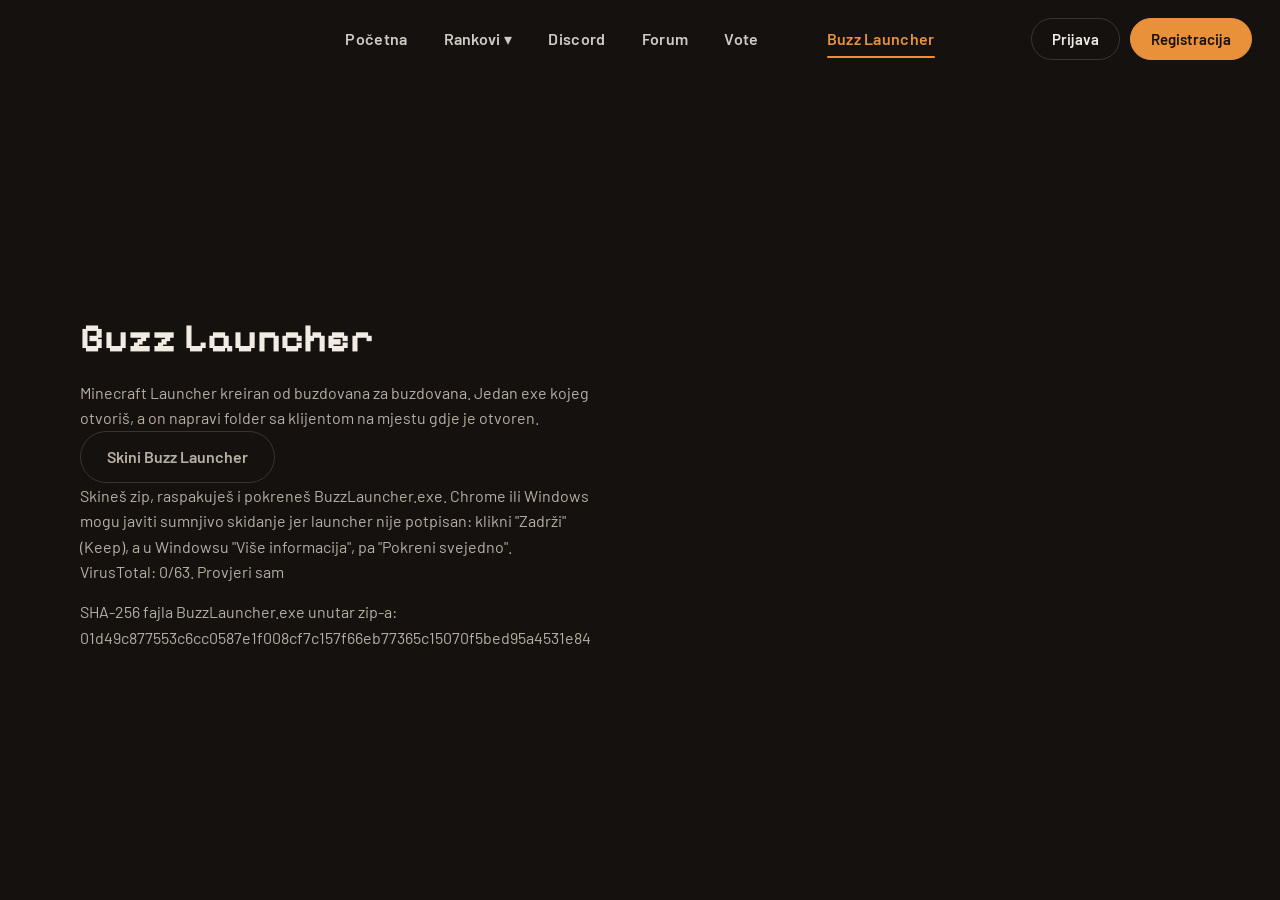
==== launcher.html @ 5640f881 "Buzz Launcher kao zip" ====
<!DOCTYPE html>
<html lang="sr">
<head>
<meta charset="UTF-8">
<meta name="viewport" content="width=device-width, initial-scale=1">
<title>Buzz Launcher | Buzdovani Craft</title>
<meta name="description" content="Buzz Launcher: besplatan Minecraft launcher za Buzdovani Craft.">
<link rel="preconnect" href="https://fonts.googleapis.com">
<link rel="preconnect" href="https://fonts.gstatic.com" crossorigin>
<link href="https://fonts.googleapis.com/css2?family=Pixelify+Sans:wght@500;700&family=DotGothic16&family=Barlow:wght@400;500;600&display=swap" rel="stylesheet">
<link rel="stylesheet" href="style.css">
<link rel="icon" type="image/png" href="image/favicon/favicon.png">
</head>
<body>

<nav class="nav">
  <a href="index.html">Početna</a>
  <div class="dd">
    <a href="#" class="dd-toggle">Rankovi &#9662;</a>
    <div class="dd-menu">
      <div class="dd-box">
        <a href="#">Global</a>
        <a href="#">KitPvP</a>
        <a href="#">Factions</a>
      </div>
    </div>
  </div>
  <a href="https://discord.gg/TVOJ-DISCORD-LINK">Discord</a>
  <a href="https://TVOJ-FORUM-LINK">Forum</a>
  <a href="vote.html">Vote</a>
  <a href="launcher.html" class="nav-launcher active">Buzz Launcher</a>
</nav>

<main class="vote-page">
  <div class="vote-left">
    <h2>Buzz Launcher</h2>
    <p class="lead">Minecraft Launcher kreiran od buzdovana za buzdovana. Jedan exe kojeg otvoriš, a on napravi folder sa klijentom na mjestu gdje je otvoren.</p>
    <p class="lead"><a class="btn" href="launcher/BuzzLauncher.zip" download>Skini Buzz Launcher</a></p>
    <p class="lead">Skineš zip, raspakuješ i pokreneš BuzzLauncher.exe. Chrome ili Windows mogu javiti sumnjivo skidanje jer launcher nije potpisan: klikni "Zadrži" (Keep), a u Windowsu "Više informacija", pa "Pokreni svejedno".</p>
    <p class="lead">VirusTotal: 0/63. <a href="https://www.virustotal.com/gui/file/01d49c877553c6cc0587e1f008cf7c157f66eb77365c15070f5bed95a4531e84" target="_blank" rel="noopener noreferrer">Provjeri sam</a></p>
    <p class="lead note">SHA-256 fajla BuzzLauncher.exe unutar zip-a: 01d49c877553c6cc0587e1f008cf7c157f66eb77365c15070f5bed95a4531e84</p>
  </div>
</main>

<script src="script.js"></script>
</body>
</html>
---- style.css ----
:root {
  --ink: #14110f;
  --ink-soft: #1d1916;
  --text: #f1ebe3;
  --muted: #b9afa3;
  --ember: #e8903a;
  --line: rgba(241, 235, 227, .16);
}
* { box-sizing: border-box; margin: 0; padding: 0; }
html { scroll-behavior: smooth; }
body {
  background: var(--ink);
  color: var(--text);
  font-family: "Barlow", system-ui, sans-serif;
  font-size: 18px;
  line-height: 1.6;
}
a { color: inherit; text-decoration: none; }
html, body, body * {
  -webkit-user-select: none;
  user-select: none;
  -webkit-touch-callout: none;
}
a:focus-visible, button:focus-visible { outline: 2px solid var(--ember); outline-offset: 3px; }

/* Navigacija */
.nav {
  position: absolute; top: 0; left: 0; right: 0; z-index: 5;
  display: flex; justify-content: center; gap: 36px; flex-wrap: wrap;
  padding: 26px 20px;
  font-weight: 600; font-size: 16px; letter-spacing: .02em;
}
.nav a { opacity: .85; transition: opacity .2s, color .2s; }
.nav a:hover { opacity: 1; color: var(--ember); }
.nav > a { position: relative; }
.nav > a.nav-launcher { margin-left: 32px; }
.nav > a::after { content: ""; position: absolute; left: 0; right: 0; bottom: -6px; height: 2px; border-radius: 2px; background: var(--ember); transform: scaleX(0); transition: transform .3s ease; }
.nav > a.active { opacity: 1; color: var(--ember); }
.nav > a.active::after { transform: scaleX(1); }

.dd { position: relative; }
.dd-menu { display: none; position: absolute; top: 100%; left: 50%; transform: translateX(-50%); padding-top: 12px; min-width: 160px; }
.dd:hover .dd-menu, .dd.open .dd-menu { display: block; }
.dd-box {
  display: flex; flex-direction: column;
  background: rgba(20,17,15,.92); backdrop-filter: blur(6px);
  border: 1px solid var(--line); border-radius: 10px; overflow: hidden;
}
.dd-box a { padding: 11px 20px; text-align: center; opacity: 1; }
.dd-box a:hover { background: var(--ink-soft); }

/* Hero */
.hero {
  position: relative; min-height: 100vh; min-height: 100svh;
  display: flex; align-items: center; justify-content: center; text-align: center;
  padding: 110px 20px 60px;
  background:
    linear-gradient(180deg, rgba(20,17,15,.55) 0%, rgba(20,17,15,.35) 45%, rgba(20,17,15,.9) 100%),
    url("image/background/pozadina.jpeg") center / cover no-repeat,
    radial-gradient(circle at 50% 35%, #3a2a1c 0%, #14110f 70%);
}
.hero h1 {
  font-family: "DotGothic16", "Pixelify Sans", system-ui, sans-serif;
  font-weight: 400;
  letter-spacing: .02em;
  font-size: clamp(44px, 8.5vw, 100px);
  line-height: 1.02;
  text-shadow: 0 0 3px rgba(0,0,0,.9), 0 3px 10px rgba(0,0,0,.8), 0 4px 28px rgba(0,0,0,.7);
}
.hero p {
  margin: 18px auto 34px; max-width: 50ch;
  font-size: clamp(18px, 2.4vw, 24px); font-weight: 500;
  text-shadow: 0 2px 14px rgba(0,0,0,.7);
}
.ip {
  display: inline-flex; align-items: stretch;
  border: 1px solid var(--line); border-radius: 999px; overflow: hidden;
  background: rgba(20,17,15,.55); backdrop-filter: blur(6px);
}
.ip span { padding: 14px 24px; font-size: 20px; font-weight: 600; }
.ip button {
  border: 0; border-left: 1px solid var(--line);
  background: var(--ember); color: #1a1209;
  font: inherit; font-weight: 600; font-size: 17px;
  padding: 0 24px; cursor: pointer; transition: filter .2s;
}
.ip button:hover { filter: brightness(1.1); }
.version { margin-top: 18px; font-size: 19px; font-weight: 500; color: var(--text); text-shadow: 0 2px 12px rgba(0,0,0,.8); }
.legal {
  position: absolute; left: 0; right: 0; bottom: 18px;
  padding: 0 20px; text-align: center;
  font-size: 13px; color: var(--muted); opacity: .7;
}

/* Sekcije */
main section { max-width: 920px; margin: 0 auto; padding: 88px 24px; }
main section + section { border-top: 1px solid var(--line); }
h2 {
  font-family: "Pixelify Sans", system-ui, sans-serif;
  font-weight: 700; font-size: clamp(30px, 5vw, 44px);
  margin-bottom: 18px;
}
.lead { color: var(--muted); max-width: 60ch; }
.steps { margin-top: 26px; display: grid; gap: 14px; max-width: 60ch; list-style: none; counter-reset: s; }
.steps li { counter-increment: s; padding-left: 44px; position: relative; }
.steps li::before {
  content: counter(s);
  position: absolute; left: 0; top: 0;
  width: 30px; height: 30px; border-radius: 50%;
  background: var(--ink-soft); border: 1px solid var(--line);
  display: grid; place-items: center; font-size: 15px; font-weight: 600; color: var(--ember);
}
.steps b { color: var(--ember); font-weight: 600; }

.ranks { margin-top: 28px; display: grid; gap: 16px; grid-template-columns: repeat(auto-fit, minmax(230px, 1fr)); }
.rank { border: 1px solid var(--line); border-radius: 10px; padding: 24px; background: var(--ink-soft); }
.rank h3 { font-family: "Pixelify Sans", system-ui, sans-serif; font-size: 26px; margin-bottom: 6px; }
.rank.top { border-color: var(--ember); }
.rank p { color: var(--muted); font-size: 16px; }

.links { display: flex; gap: 14px; flex-wrap: wrap; margin-top: 26px; }
.btn {
  display: inline-block; padding: 12px 26px; border-radius: 999px;
  border: 1px solid var(--line); font-weight: 600; transition: border-color .2s, color .2s;
}
.btn:hover { border-color: var(--ember); color: var(--ember); }

footer { text-align: center; padding: 40px 20px 50px; color: var(--muted); font-size: 15px; border-top: 1px solid var(--line); }

@media (max-width: 560px) {
  .nav { gap: 20px; font-size: 15px; }
  .ip { flex-direction: column; border-radius: 18px; }
  .ip button { border-left: 0; border-top: 1px solid var(--line); padding: 14px; }
}
.vote-page section:first-child { padding-top: 130px; }
.rank .btn { margin-top: 16px; }
.top { width: 100%; max-width: 560px; margin-top: 20px; border-collapse: collapse; }
.top th, .top td { padding: 12px 16px; text-align: left; border-bottom: 1px solid var(--line); }
.top th { color: var(--muted); font-weight: 500; font-size: 15px; }
.top td:first-child { color: var(--ember); font-weight: 600; width: 56px; }
.top th:last-child, .top td:last-child { text-align: right; }
.top tbody tr:first-child td { font-weight: 600; }
.note { margin-top: 14px; font-size: 15px; }

/* Vote stranica: sve u jednom ekranu */
.vote-page {
  height: 100vh; height: 100svh; box-sizing: border-box; overflow: hidden;
  max-width: 1200px; margin: 0 auto; padding: 84px 40px 28px;
  display: grid; grid-template-columns: 1fr 1fr; gap: 56px; align-items: center;
}
.vote-page h2 { font-size: clamp(28px, 3.6vw, 40px); margin-bottom: 10px; }
.vote-page .lead { font-size: 16px; }
.vote-cards { display: grid; gap: 12px; margin-top: 20px; }
.vote-cards .rank { display: flex; align-items: center; justify-content: space-between; gap: 16px; padding: 14px 20px; }
.vote-cards .rank h3 { font-size: 22px; margin: 0; }
.vote-cards .rank .btn { margin: 0; padding: 9px 24px; }
.vote-right .top { max-width: none; margin-top: 12px; }
.vote-right .top th, .vote-right .top td { padding: 9px 14px; }
.vote-right .note { font-size: 13px; margin-top: 10px; }
@media (max-width: 860px), (max-height: 760px) {
  .vote-page { height: auto; overflow: visible; grid-template-columns: 1fr; gap: 36px; align-items: start; }
}
.rank h3 { font-family: "DotGothic16", "Pixelify Sans", system-ui, sans-serif; font-weight: 400; }
@media (prefers-reduced-motion: reduce) { html { scroll-behavior: auto; } * { transition: none !important; } }

/* Prijava / Registracija */
.auth { position: absolute; right: 28px; top: 50%; transform: translateY(-50%); display: flex; gap: 10px; }
.auth-btn {
  font: inherit; font-weight: 600; font-size: 15px; cursor: pointer;
  padding: 8px 20px; border-radius: 999px;
  background: transparent; color: var(--text); border: 1px solid var(--line);
  transition: border-color .2s, color .2s, filter .2s;
}
.auth-btn:hover { border-color: var(--ember); color: var(--ember); }
.auth-btn.primary { background: var(--ember); border-color: var(--ember); color: #1a1209; }
.auth-btn.primary:hover { color: #1a1209; filter: brightness(1.1); }
@media (max-width: 900px) {
  .auth { position: static; transform: none; width: 100%; justify-content: center; }
}
.modal { display: none; position: fixed; inset: 0; z-index: 20; align-items: center; justify-content: center; padding: 20px; background: rgba(10,8,7,.72); backdrop-filter: blur(4px); }
.modal.show { display: flex; }
.modal-box { position: relative; width: 100%; max-width: 380px; padding: 28px 26px 24px; background: var(--ink-soft); border: 1px solid var(--line); border-radius: 14px; }
.modal-x { position: absolute; top: 8px; right: 12px; border: 0; background: none; color: var(--muted); font-size: 28px; line-height: 1; cursor: pointer; }
.modal-x:hover { color: var(--ember); }
.modal-tabs { display: flex; gap: 8px; margin-bottom: 20px; }
.modal-tabs button { flex: 1; font: inherit; font-family: "DotGothic16", "Pixelify Sans", sans-serif; font-size: 18px; padding: 8px; cursor: pointer; background: transparent; color: var(--muted); border: 0; border-bottom: 2px solid var(--line); }
.modal-tabs button.active { color: var(--text); border-bottom-color: var(--ember); }
.auth-form { display: grid; gap: 14px; }
.auth-form label { display: grid; gap: 6px; font-size: 15px; color: var(--muted); }
.auth-form input { font: inherit; font-size: 17px; padding: 10px 14px; color: var(--text); background: var(--ink); border: 1px solid var(--line); border-radius: 8px; -webkit-user-select: text; user-select: text; }
.auth-form input:focus { outline: 2px solid var(--ember); outline-offset: 1px; }
.auth-user { align-self: center; font-weight: 600; font-size: 15px; color: var(--ember); padding: 0 6px; }
.reg-only { display: none !important; }
.modal.is-register .reg-only { display: grid !important; }
.auth-submit { font: inherit; font-weight: 600; font-size: 17px; padding: 11px; cursor: pointer; border: 0; border-radius: 999px; background: var(--ember); color: #1a1209; transition: filter .2s; }
.auth-submit:hover { filter: brightness(1.1); }
.auth-switch { font: inherit; font-size: 14px; background: none; border: 0; color: var(--muted); cursor: pointer; text-decoration: underline; }
.auth-switch:hover { color: var(--ember); }
.auth-msg { min-height: 1.4em; font-size: 14px; color: var(--ember); text-align: center; }

/* Korisnicki meni i postavke */
.user-menu { position: relative; }
.user-drop {
  position: absolute; right: 0; top: calc(100% + 12px); z-index: 6;
  min-width: 210px; padding: 10px; display: grid; gap: 6px;
  background: rgba(20,17,15,.96); backdrop-filter: blur(6px);
  border: 1px solid rgba(241,235,227,.16); border-radius: 14px;
  box-shadow: 0 12px 32px rgba(0,0,0,.45);
  opacity: 0; visibility: hidden; transform: translateY(-8px);
  transition: opacity .3s ease, transform .3s ease, visibility .3s ease;
}
.user-menu.open .user-drop { opacity: 1; visibility: visible; transform: translateY(0); }
.user-drop button {
  display: block; width: 100%; text-align: left; font: inherit; font-weight: 600; font-size: 17px;
  padding: 13px 18px; border-radius: 9px; background: none; border: 0; color: #f1ebe3; cursor: pointer;
  transition: background .3s ease, color .3s ease;
}
.user-drop button:hover { background: #1d1916; color: #e8903a; }
.set-title { font-family: "DotGothic16", "Pixelify Sans", sans-serif; font-weight: 400; font-size: 24px; margin-bottom: 18px; }
.set-row { display: flex; align-items: center; justify-content: space-between; gap: 14px; margin-bottom: 22px; }
.set-seg { display: flex; border: 1px solid var(--line); border-radius: 999px; overflow: hidden; }
.set-seg button { font: inherit; font-size: 15px; padding: 7px 16px; background: transparent; color: var(--muted); border: 0; cursor: pointer; }
.set-seg button.on { background: var(--ember); color: #1a1209; }
.sub-wrap { position: relative; }
.sub-toggle { position: relative; }
.sub-toggle::before { content: "\2039"; position: absolute; left: 5px; top: 50%; transform: translateY(-54%); font-size: 24px; line-height: 1; font-weight: 600; }
.sub-drop {
  position: absolute; right: 100%; top: 0; padding-right: 10px;
  opacity: 0; visibility: hidden; transform: translateX(8px);
  transition: opacity .3s ease, transform .3s ease, visibility .3s ease;
}
.sub-wrap:hover > .sub-drop, .sub-wrap.open > .sub-drop { opacity: 1; visibility: visible; transform: translateX(0); }
.sub-box {
  display: grid; gap: 6px; padding: 10px; min-width: 190px;
  background: rgba(20,17,15,.96); backdrop-filter: blur(6px);
  border: 1px solid rgba(241,235,227,.16); border-radius: 14px;
  box-shadow: 0 12px 32px rgba(0,0,0,.45);
}
.sub-label { font-size: 14px; color: #b9afa3; }
.user-drop .opt.on { color: #e8903a; }
.user-drop .opt.on::after { content: " \2713"; }
[data-theme="light"] .user-drop .opt.on { color: #d97a1c; }
.user-drop .set-seg button { display: inline-block; width: auto; flex: 1; padding: 8px 14px; font-size: 15px; font-weight: 500; border-radius: 0; background: transparent; color: #b9afa3; text-align: center; }
.user-drop .set-seg button:hover { background: transparent; color: #e8903a; }
.user-drop .set-seg button.on, .user-drop .set-seg button.on:hover { background: #e8903a; color: #1a1209; }
[data-theme="light"] .sub-box { background: rgba(255,250,243,.97); border-color: rgba(42,33,25,.18); box-shadow: 0 12px 32px rgba(42,33,25,.18); }
[data-theme="light"] .sub-label { color: #6f6458; }
[data-theme="light"] .user-drop .set-seg button { color: #6f6458; }
[data-theme="light"] .user-drop .set-seg button:hover { background: transparent; color: #d97a1c; }
[data-theme="light"] .user-drop .set-seg button.on, [data-theme="light"] .user-drop .set-seg button.on:hover { background: #d97a1c; color: #1a1209; }
@media (max-width: 900px) {
  .sub-drop { position: static; padding: 6px 0 0; opacity: 1; visibility: visible; transform: none; display: none; }
  .sub-wrap.open > .sub-drop { display: block; }
}

/* Svijetla tema */
:root[data-theme="light"] {
  --ink: #f6f1ea;
  --ink-soft: #fffaf3;
  --text: #2a2119;
  --muted: #6f6458;
  --ember: #d97a1c;
  --line: rgba(42,33,25,.18);
}
[data-theme="light"] .hero,
[data-theme="light"] body:has(.hero) .nav {
  --text: #f1ebe3;
  --muted: #b9afa3;
  --ember: #e8903a;
  --line: rgba(241,235,227,.16);
  color: #f1ebe3;
}
[data-theme="light"] .dd-box,
[data-theme="light"] .user-drop { background: rgba(255,250,243,.97); border-color: rgba(42,33,25,.18); box-shadow: 0 12px 32px rgba(42,33,25,.18); }
[data-theme="light"] .dd-box a,
[data-theme="light"] .user-drop button { color: #2a2119; }
[data-theme="light"] .dd-box a:hover,
[data-theme="light"] .user-drop button:hover { background: #f6f1ea; color: #d97a1c; }
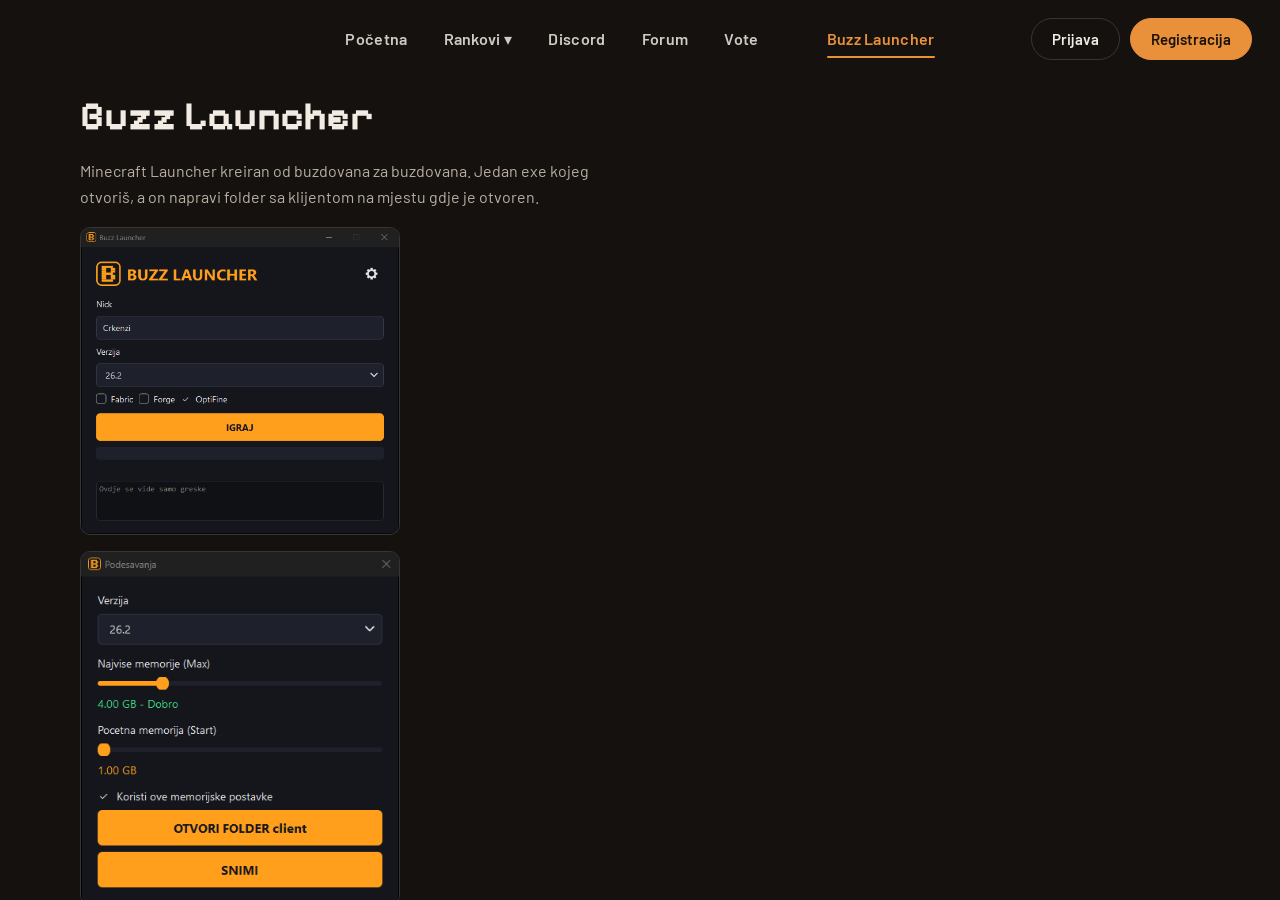
==== commit 9993b32d: "Buzz Launcher: slike, kopirajuci link" ====
--- a/launcher.html
+++ b/launcher.html
@@ -35,9 +35,13 @@
   <div class="vote-left">
     <h2>Buzz Launcher</h2>
     <p class="lead">Minecraft Launcher kreiran od buzdovana za buzdovana. Jedan exe kojeg otvoriš, a on napravi folder sa klijentom na mjestu gdje je otvoren.</p>
+    <div class="shots">
+      <img src="image/launcher/launcher-main.png" alt="Buzz Launcher: glavni prozor" width="522" height="502">
+      <img src="image/launcher/launcher-settings.png" alt="Buzz Launcher: podešavanja" width="402" height="445">
+    </div>
     <p class="lead"><a class="btn" href="launcher/BuzzLauncher.zip" download>Skini Buzz Launcher</a></p>
     <p class="lead">Skineš zip, raspakuješ i pokreneš BuzzLauncher.exe. Chrome ili Windows mogu javiti sumnjivo skidanje jer launcher nije potpisan: klikni "Zadrži" (Keep), a u Windowsu "Više informacija", pa "Pokreni svejedno".</p>
-    <p class="lead">VirusTotal: 0/63. <a href="https://www.virustotal.com/gui/file/01d49c877553c6cc0587e1f008cf7c157f66eb77365c15070f5bed95a4531e84" target="_blank" rel="noopener noreferrer">Provjeri sam</a></p>
+    <p class="lead">VirusTotal: 0/63. <a class="url" href="https://www.virustotal.com/gui/file/01d49c877553c6cc0587e1f008cf7c157f66eb77365c15070f5bed95a4531e84" target="_blank" rel="noopener noreferrer">https://www.virustotal.com/gui/file/01d49c877553c6cc0587e1f008cf7c157f66eb77365c15070f5bed95a4531e84</a></p>
     <p class="lead note">SHA-256 fajla BuzzLauncher.exe unutar zip-a: 01d49c877553c6cc0587e1f008cf7c157f66eb77365c15070f5bed95a4531e84</p>
   </div>
 </main>
--- a/style.css
+++ b/style.css
@@ -33,6 +33,10 @@
 .nav a { opacity: .85; transition: opacity .2s, color .2s; }
 .nav a:hover { opacity: 1; color: var(--ember); }
 .nav > a { position: relative; }
+.vote-left, .vote-left * { -webkit-user-select: text; user-select: text; }
+.vote-left .url { word-break: break-all; }
+.shots { display: flex; flex-wrap: wrap; align-items: flex-start; gap: 16px; margin: 18px 0; }
+.shots img { width: 320px; max-width: 100%; height: auto; border-radius: 10px; border: 1px solid var(--line); }
 .nav > a.nav-launcher { margin-left: 32px; }
 .nav > a::after { content: ""; position: absolute; left: 0; right: 0; bottom: -6px; height: 2px; border-radius: 2px; background: var(--ember); transform: scaleX(0); transition: transform .3s ease; }
 .nav > a.active { opacity: 1; color: var(--ember); }
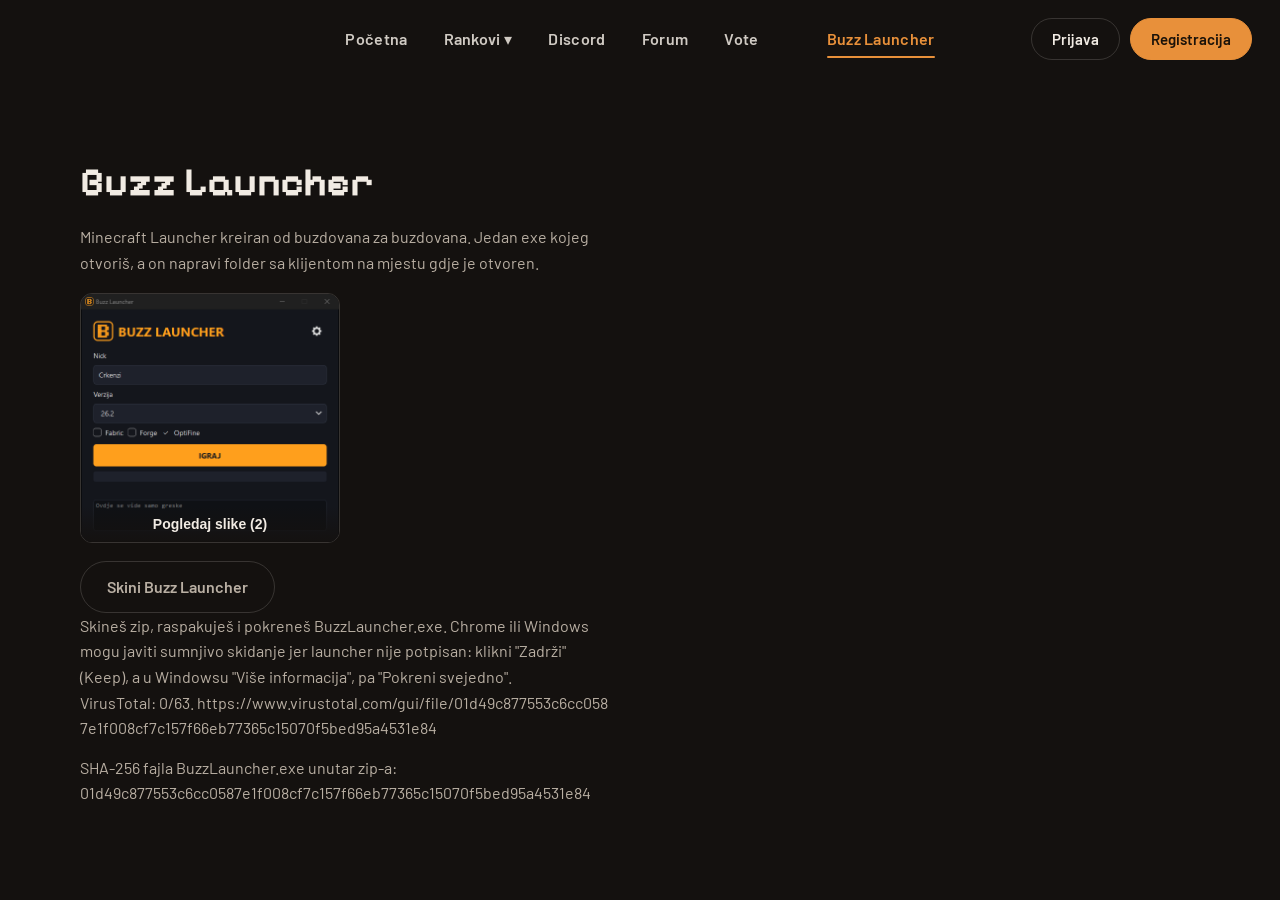
==== commit 6383aede: "Buzz Launcher: galerija slika" ====
--- a/launcher.html
+++ b/launcher.html
@@ -35,10 +35,7 @@
   <div class="vote-left">
     <h2>Buzz Launcher</h2>
     <p class="lead">Minecraft Launcher kreiran od buzdovana za buzdovana. Jedan exe kojeg otvoriš, a on napravi folder sa klijentom na mjestu gdje je otvoren.</p>
-    <div class="shots">
-      <img src="image/launcher/launcher-main.png" alt="Buzz Launcher: glavni prozor" width="522" height="502">
-      <img src="image/launcher/launcher-settings.png" alt="Buzz Launcher: podešavanja" width="402" height="445">
-    </div>
+    <button type="button" class="gal-thumb" id="galThumb" aria-label="Pogledaj slike launchera"></button>
     <p class="lead"><a class="btn" href="launcher/BuzzLauncher.zip" download>Skini Buzz Launcher</a></p>
     <p class="lead">Skineš zip, raspakuješ i pokreneš BuzzLauncher.exe. Chrome ili Windows mogu javiti sumnjivo skidanje jer launcher nije potpisan: klikni "Zadrži" (Keep), a u Windowsu "Više informacija", pa "Pokreni svejedno".</p>
     <p class="lead">VirusTotal: 0/63. <a class="url" href="https://www.virustotal.com/gui/file/01d49c877553c6cc0587e1f008cf7c157f66eb77365c15070f5bed95a4531e84" target="_blank" rel="noopener noreferrer">https://www.virustotal.com/gui/file/01d49c877553c6cc0587e1f008cf7c157f66eb77365c15070f5bed95a4531e84</a></p>
@@ -47,5 +44,64 @@
 </main>
 
 <script src="script.js"></script>
+<script>
+(function () {
+  // Ovdje se dodaju slike: [putanja, opis]. Prva je mala slika na stranici.
+  var IMGS = [
+    ["image/launcher/launcher-main.png", "Buzz Launcher: glavni prozor"],
+    ["image/launcher/launcher-settings.png", "Buzz Launcher: podešavanja"]
+  ];
+  var thumb = document.getElementById("galThumb");
+  if (!thumb || !IMGS.length) return;
+  var ti = document.createElement("img");
+  ti.src = IMGS[0][0];
+  ti.alt = IMGS[0][1];
+  var cap = document.createElement("span");
+  cap.className = "gal-count";
+  cap.textContent = "Pogledaj slike (" + IMGS.length + ")";
+  thumb.appendChild(ti);
+  thumb.appendChild(cap);
+
+  var lb = document.createElement("div");
+  lb.className = "lb";
+  lb.innerHTML =
+    '<button type="button" class="lb-x" aria-label="Zatvori">&times;</button>' +
+    '<button type="button" class="lb-nav lb-prev" aria-label="Prethodna">&#8249;</button>' +
+    '<img class="lb-img" alt="">' +
+    '<button type="button" class="lb-nav lb-next" aria-label="Sljedeća">&#8250;</button>' +
+    '<div class="lb-count"></div>';
+  document.body.appendChild(lb);
+  var img = lb.querySelector(".lb-img");
+  var count = lb.querySelector(".lb-count");
+  var prev = lb.querySelector(".lb-prev");
+  var next = lb.querySelector(".lb-next");
+  var cur = 0;
+
+  function show(i) {
+    cur = (i + IMGS.length) % IMGS.length;
+    img.src = IMGS[cur][0];
+    img.alt = IMGS[cur][1];
+    count.textContent = (cur + 1) + " / " + IMGS.length + "  " + IMGS[cur][1];
+  }
+  function open(i) {
+    show(i);
+    prev.style.display = next.style.display = IMGS.length > 1 ? "" : "none";
+    lb.classList.add("show");
+  }
+  function close() { lb.classList.remove("show"); }
+
+  thumb.addEventListener("click", function () { open(0); });
+  prev.addEventListener("click", function (e) { e.stopPropagation(); show(cur - 1); });
+  next.addEventListener("click", function (e) { e.stopPropagation(); show(cur + 1); });
+  lb.querySelector(".lb-x").addEventListener("click", close);
+  lb.addEventListener("click", function (e) { if (e.target === lb) close(); });
+  document.addEventListener("keydown", function (e) {
+    if (!lb.classList.contains("show")) return;
+    if (e.key === "Escape") close();
+    else if (e.key === "ArrowLeft") show(cur - 1);
+    else if (e.key === "ArrowRight") show(cur + 1);
+  });
+})();
+</script>
 </body>
 </html>
--- a/style.css
+++ b/style.css
@@ -35,8 +35,19 @@
 .nav > a { position: relative; }
 .vote-left, .vote-left * { -webkit-user-select: text; user-select: text; }
 .vote-left .url { word-break: break-all; }
-.shots { display: flex; flex-wrap: wrap; align-items: flex-start; gap: 16px; margin: 18px 0; }
-.shots img { width: 320px; max-width: 100%; height: auto; border-radius: 10px; border: 1px solid var(--line); }
+.gal-thumb { position: relative; display: block; width: 260px; max-width: 100%; margin: 18px 0; padding: 0; overflow: hidden; background: none; border: 1px solid var(--line); border-radius: 12px; cursor: pointer; transition: transform .3s ease, border-color .3s ease; }
+.gal-thumb:hover { transform: translateY(-3px); border-color: var(--ember); }
+.gal-thumb img { display: block; width: 100%; height: auto; }
+.gal-count { position: absolute; left: 0; right: 0; bottom: 0; padding: 10px; font: inherit; font-weight: 600; font-size: 14px; text-align: center; color: #f1ebe3; background: linear-gradient(0deg, rgba(20,17,15,.92), rgba(20,17,15,0)); }
+.lb { position: fixed; inset: 0; z-index: 50; display: flex; align-items: center; justify-content: center; background: rgba(10,8,7,.92); opacity: 0; visibility: hidden; transition: opacity .3s ease, visibility .3s ease; }
+.lb.show { opacity: 1; visibility: visible; }
+.lb-img { max-width: min(86vw, 900px); max-height: 82vh; border-radius: 10px; box-shadow: 0 12px 40px rgba(0,0,0,.6); }
+.lb-x { position: absolute; top: 14px; right: 22px; font-size: 40px; line-height: 1; background: none; border: 0; color: #f1ebe3; cursor: pointer; }
+.lb-nav { position: absolute; top: 50%; transform: translateY(-50%); width: 52px; height: 52px; font-size: 38px; line-height: 1; padding-bottom: 6px; border-radius: 50%; background: rgba(241,235,227,.12); border: 0; color: #f1ebe3; cursor: pointer; transition: background .3s ease; }
+.lb-nav:hover { background: var(--ember); color: #1a1209; }
+.lb-prev { left: 18px; }
+.lb-next { right: 18px; }
+.lb-count { position: absolute; bottom: 18px; left: 0; right: 0; text-align: center; font-size: 15px; color: #b9afa3; }
 .nav > a.nav-launcher { margin-left: 32px; }
 .nav > a::after { content: ""; position: absolute; left: 0; right: 0; bottom: -6px; height: 2px; border-radius: 2px; background: var(--ember); transform: scaleX(0); transition: transform .3s ease; }
 .nav > a.active { opacity: 1; color: var(--ember); }
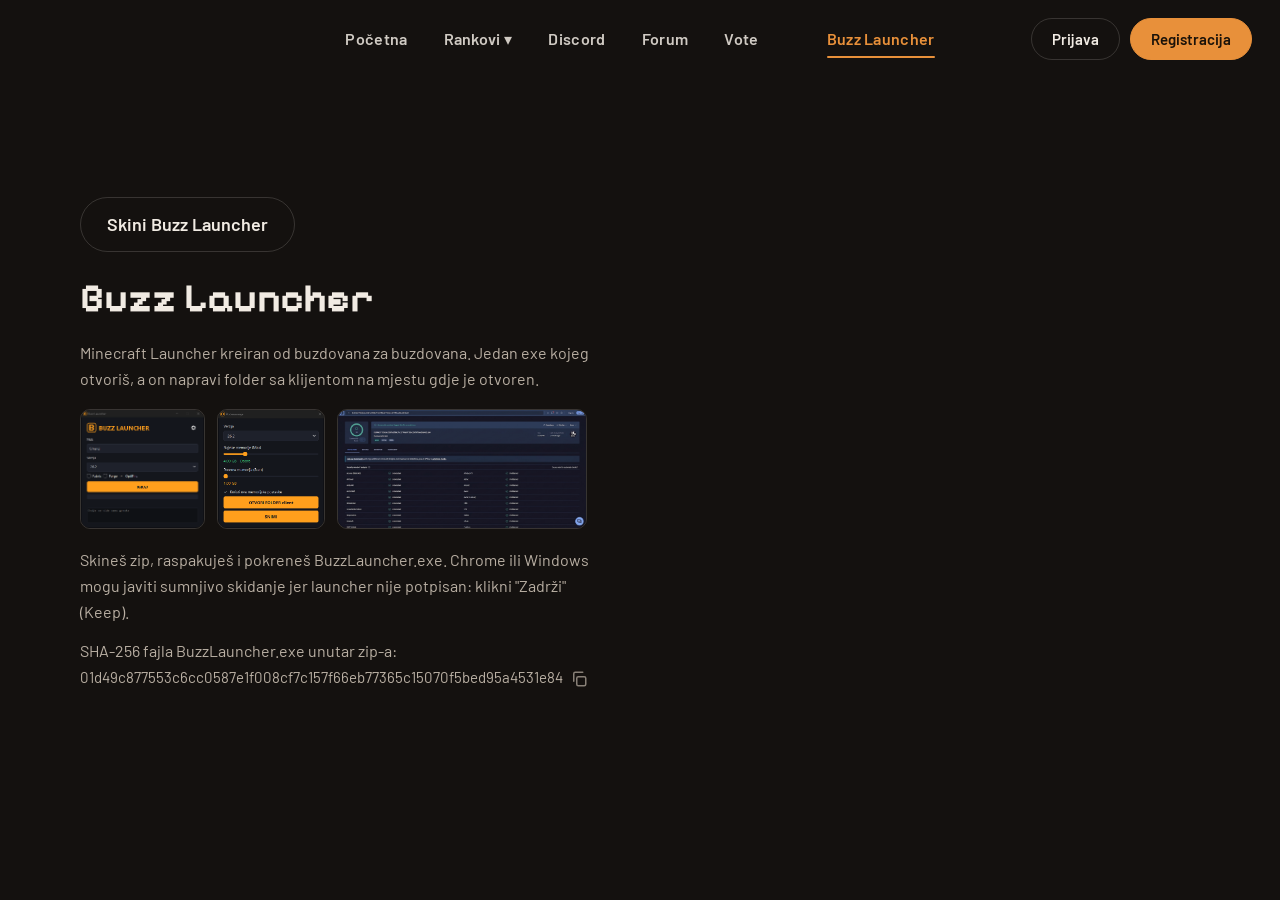
==== commit e3a7dc22: "Launcher: galerija u redu, kopiranje SHA-256, dugme za skidanje" ====
--- a/launcher.html
+++ b/launcher.html
@@ -31,36 +31,60 @@
   <a href="launcher.html" class="nav-launcher active">Buzz Launcher</a>
 </nav>
 
-<main class="vote-page">
+<main class="vote-page launcher-page">
+  <!-- dugme za skidanje je u koloni ispod -->
   <div class="vote-left">
+    <div class="dl-top"><a class="btn" href="launcher/BuzzLauncher.zip" download>Skini Buzz Launcher</a></div>
     <h2>Buzz Launcher</h2>
     <p class="lead">Minecraft Launcher kreiran od buzdovana za buzdovana. Jedan exe kojeg otvoriš, a on napravi folder sa klijentom na mjestu gdje je otvoren.</p>
-    <button type="button" class="gal-thumb" id="galThumb" aria-label="Pogledaj slike launchera"></button>
-    <p class="lead"><a class="btn" href="launcher/BuzzLauncher.zip" download>Skini Buzz Launcher</a></p>
-    <p class="lead">Skineš zip, raspakuješ i pokreneš BuzzLauncher.exe. Chrome ili Windows mogu javiti sumnjivo skidanje jer launcher nije potpisan: klikni "Zadrži" (Keep), a u Windowsu "Više informacija", pa "Pokreni svejedno".</p>
-    <p class="lead">VirusTotal: 0/63. <a class="url" href="https://www.virustotal.com/gui/file/01d49c877553c6cc0587e1f008cf7c157f66eb77365c15070f5bed95a4531e84" target="_blank" rel="noopener noreferrer">https://www.virustotal.com/gui/file/01d49c877553c6cc0587e1f008cf7c157f66eb77365c15070f5bed95a4531e84</a></p>
-    <p class="lead note">SHA-256 fajla BuzzLauncher.exe unutar zip-a: 01d49c877553c6cc0587e1f008cf7c157f66eb77365c15070f5bed95a4531e84</p>
+    <div class="gal-row" id="galRow"></div>
+    <p class="lead">Skineš zip, raspakuješ i pokreneš BuzzLauncher.exe. Chrome ili Windows mogu javiti sumnjivo skidanje jer launcher nije potpisan: klikni "Zadrži" (Keep).</p>
+    <p class="lead note">SHA-256 fajla BuzzLauncher.exe unutar zip-a: <span class="sha-line"><span id="shaTxt">01d49c877553c6cc0587e1f008cf7c157f66eb77365c15070f5bed95a4531e84</span> <button type="button" id="shaCopy" class="copy-ico" aria-label="Kopiraj SHA-256" title="Kopiraj"><svg viewBox="0 0 24 24" width="18" height="18" fill="none" stroke="currentColor" stroke-width="2" stroke-linecap="round" stroke-linejoin="round"><rect x="9" y="9" width="12" height="12" rx="2"/><path d="M5 15V5a2 2 0 0 1 2-2h10"/></svg></button></span></p>
   </div>
 </main>
 
 <script src="script.js"></script>
 <script>
 (function () {
+  var b = document.getElementById("shaCopy");
+  var t = document.getElementById("shaTxt");
+  if (!b || !t) return;
+  b.addEventListener("click", function () {
+    var h = t.textContent.trim();
+    var orig = b.dataset.o || (b.dataset.o = b.innerHTML);
+    function ok() { b.innerHTML = '<svg viewBox="0 0 24 24" width="18" height="18" fill="none" stroke="currentColor" stroke-width="2.5" stroke-linecap="round" stroke-linejoin="round"><path d="M5 12.5l4.5 4.5L19 7.5"/></svg>'; setTimeout(function () { b.innerHTML = orig; }, 2000); }
+    if (navigator.clipboard && navigator.clipboard.writeText) {
+      navigator.clipboard.writeText(h).then(ok, function () {});
+    } else {
+      var r = document.createRange(); r.selectNodeContents(t);
+      var s = window.getSelection(); s.removeAllRanges(); s.addRange(r);
+      try { document.execCommand("copy"); ok(); } catch (e) {}
+    }
+  });
+})();
+</script>
+<script>
+(function () {
   // Ovdje se dodaju slike: [putanja, opis]. Prva je mala slika na stranici.
   var IMGS = [
     ["image/launcher/launcher-main.png", "Buzz Launcher: glavni prozor"],
-    ["image/launcher/launcher-settings.png", "Buzz Launcher: podešavanja"]
+    ["image/launcher/launcher-settings.png", "Buzz Launcher: podešavanja"],
+    ["image/launcher/launcher-vt.jpeg", "VirusTotal: 0/63"]
   ];
-  var thumb = document.getElementById("galThumb");
-  if (!thumb || !IMGS.length) return;
-  var ti = document.createElement("img");
-  ti.src = IMGS[0][0];
-  ti.alt = IMGS[0][1];
-  var cap = document.createElement("span");
-  cap.className = "gal-count";
-  cap.textContent = "Pogledaj slike (" + IMGS.length + ")";
-  thumb.appendChild(ti);
-  thumb.appendChild(cap);
+  var row = document.getElementById("galRow");
+  if (!row || !IMGS.length) return;
+  IMGS.forEach(function (it, i) {
+    var b = document.createElement("button");
+    b.type = "button";
+    b.className = "gal-thumb";
+    b.setAttribute("aria-label", it[1]);
+    var ti = document.createElement("img");
+    ti.src = it[0];
+    ti.alt = it[1];
+    b.appendChild(ti);
+    b.addEventListener("click", function () { open(i); });
+    row.appendChild(b);
+  });
 
   var lb = document.createElement("div");
   lb.className = "lb";
@@ -90,7 +114,7 @@
   }
   function close() { lb.classList.remove("show"); }
 
-  thumb.addEventListener("click", function () { open(0); });
+  // klik na sličicu je vezan gore, u petlji
   prev.addEventListener("click", function (e) { e.stopPropagation(); show(cur - 1); });
   next.addEventListener("click", function (e) { e.stopPropagation(); show(cur + 1); });
   lb.querySelector(".lb-x").addEventListener("click", close);
--- a/style.css
+++ b/style.css
@@ -35,10 +35,16 @@
 .nav > a { position: relative; }
 .vote-left, .vote-left * { -webkit-user-select: text; user-select: text; }
 .vote-left .url { word-break: break-all; }
-.gal-thumb { position: relative; display: block; width: 260px; max-width: 100%; margin: 18px 0; padding: 0; overflow: hidden; background: none; border: 1px solid var(--line); border-radius: 12px; cursor: pointer; transition: transform .3s ease, border-color .3s ease; }
+.gal-row { display: flex; flex-wrap: wrap; gap: 12px; margin: 18px 0; }
+.gal-thumb { display: block; height: 120px; padding: 0; overflow: hidden; background: none; border: 1px solid var(--line); border-radius: 10px; cursor: pointer; transition: transform .3s ease, border-color .3s ease; }
 .gal-thumb:hover { transform: translateY(-3px); border-color: var(--ember); }
-.gal-thumb img { display: block; width: 100%; height: auto; }
-.gal-count { position: absolute; left: 0; right: 0; bottom: 0; padding: 10px; font: inherit; font-weight: 600; font-size: 14px; text-align: center; color: #f1ebe3; background: linear-gradient(0deg, rgba(20,17,15,.92), rgba(20,17,15,0)); }
+.gal-thumb img { display: block; height: 100%; width: auto; }
+.copy-ico { display: inline-flex; vertical-align: middle; margin-left: 6px; padding: 4px; background: none; border: 0; border-radius: 6px; color: inherit; opacity: .7; cursor: pointer; transition: color .3s ease, opacity .3s ease; }
+.copy-ico:hover { color: var(--ember); opacity: 1; }
+.sha-line { white-space: nowrap; font-size: .94em; }
+.sha-line .copy-ico { margin-left: 2px; padding: 2px; }
+.launcher-page .vote-left { position: relative; }
+.dl-top { position: absolute; bottom: 100%; left: 0; margin-bottom: 14px; }
 .lb { position: fixed; inset: 0; z-index: 50; display: flex; align-items: center; justify-content: center; background: rgba(10,8,7,.92); opacity: 0; visibility: hidden; transition: opacity .3s ease, visibility .3s ease; }
 .lb.show { opacity: 1; visibility: visible; }
 .lb-img { max-width: min(86vw, 900px); max-height: 82vh; border-radius: 10px; box-shadow: 0 12px 40px rgba(0,0,0,.6); }
@@ -290,4 +296,5 @@
 [data-theme="light"] .dd-box a,
 [data-theme="light"] .user-drop button { color: #2a2119; }
 [data-theme="light"] .dd-box a:hover,
-[data-theme="light"] .user-drop button:hover { background: #f6f1ea; color: #d97a1c; }+[data-theme="light"] .user-drop button:hover { background: #f6f1ea; color: #d97a1c; }
+.vote-left .sha-line, .vote-left .sha-line * { -webkit-user-select: none; user-select: none; }
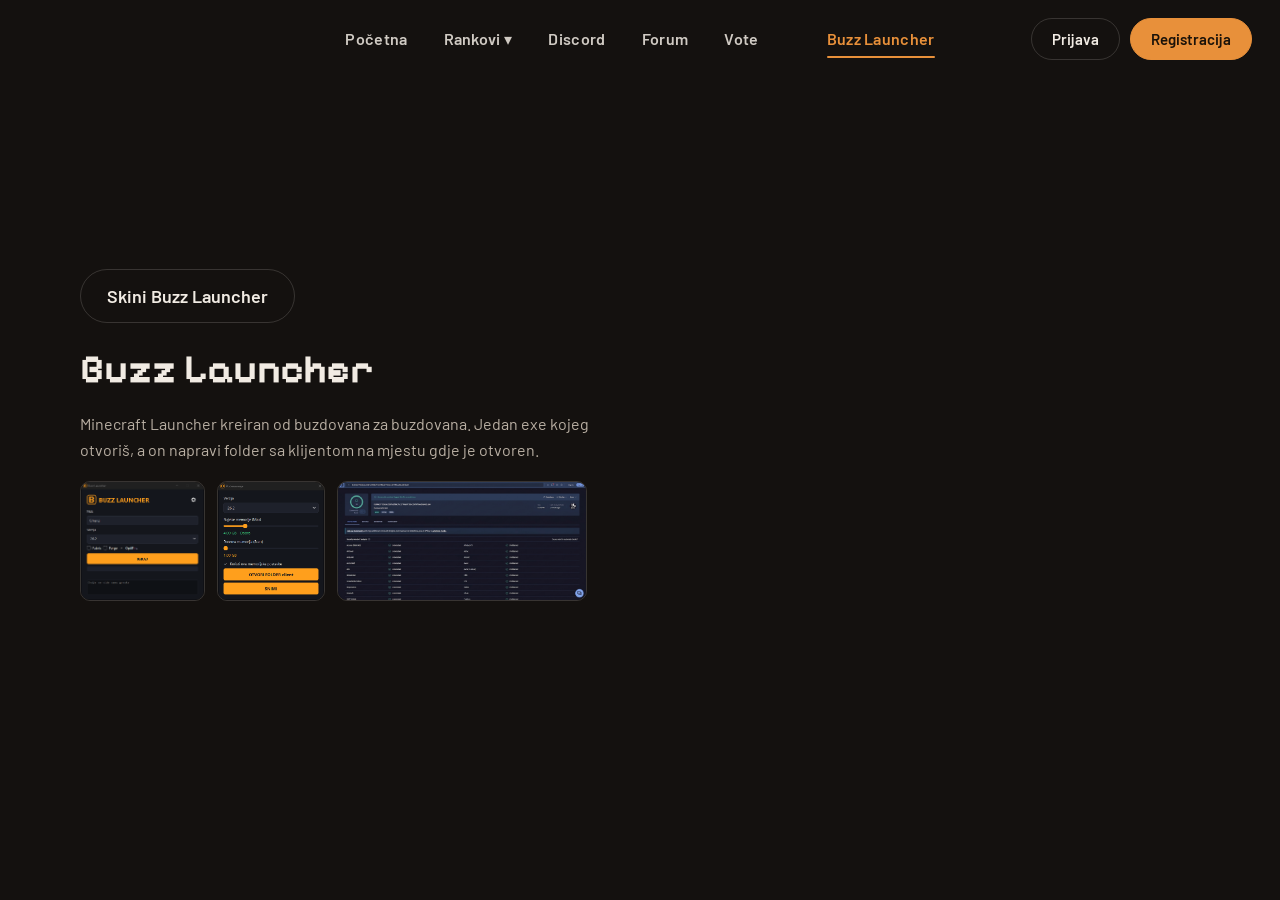
==== commit fcab6cb6: "Launcher: galerija u redu, dugme za skidanje, bez hasha i uputa" ====
--- a/launcher.html
+++ b/launcher.html
@@ -38,31 +38,10 @@
     <h2>Buzz Launcher</h2>
     <p class="lead">Minecraft Launcher kreiran od buzdovana za buzdovana. Jedan exe kojeg otvoriš, a on napravi folder sa klijentom na mjestu gdje je otvoren.</p>
     <div class="gal-row" id="galRow"></div>
-    <p class="lead">Skineš zip, raspakuješ i pokreneš BuzzLauncher.exe. Chrome ili Windows mogu javiti sumnjivo skidanje jer launcher nije potpisan: klikni "Zadrži" (Keep).</p>
-    <p class="lead note">SHA-256 fajla BuzzLauncher.exe unutar zip-a: <span class="sha-line"><span id="shaTxt">01d49c877553c6cc0587e1f008cf7c157f66eb77365c15070f5bed95a4531e84</span> <button type="button" id="shaCopy" class="copy-ico" aria-label="Kopiraj SHA-256" title="Kopiraj"><svg viewBox="0 0 24 24" width="18" height="18" fill="none" stroke="currentColor" stroke-width="2" stroke-linecap="round" stroke-linejoin="round"><rect x="9" y="9" width="12" height="12" rx="2"/><path d="M5 15V5a2 2 0 0 1 2-2h10"/></svg></button></span></p>
   </div>
 </main>
 
 <script src="script.js"></script>
-<script>
-(function () {
-  var b = document.getElementById("shaCopy");
-  var t = document.getElementById("shaTxt");
-  if (!b || !t) return;
-  b.addEventListener("click", function () {
-    var h = t.textContent.trim();
-    var orig = b.dataset.o || (b.dataset.o = b.innerHTML);
-    function ok() { b.innerHTML = '<svg viewBox="0 0 24 24" width="18" height="18" fill="none" stroke="currentColor" stroke-width="2.5" stroke-linecap="round" stroke-linejoin="round"><path d="M5 12.5l4.5 4.5L19 7.5"/></svg>'; setTimeout(function () { b.innerHTML = orig; }, 2000); }
-    if (navigator.clipboard && navigator.clipboard.writeText) {
-      navigator.clipboard.writeText(h).then(ok, function () {});
-    } else {
-      var r = document.createRange(); r.selectNodeContents(t);
-      var s = window.getSelection(); s.removeAllRanges(); s.addRange(r);
-      try { document.execCommand("copy"); ok(); } catch (e) {}
-    }
-  });
-})();
-</script>
 <script>
 (function () {
   // Ovdje se dodaju slike: [putanja, opis]. Prva je mala slika na stranici.
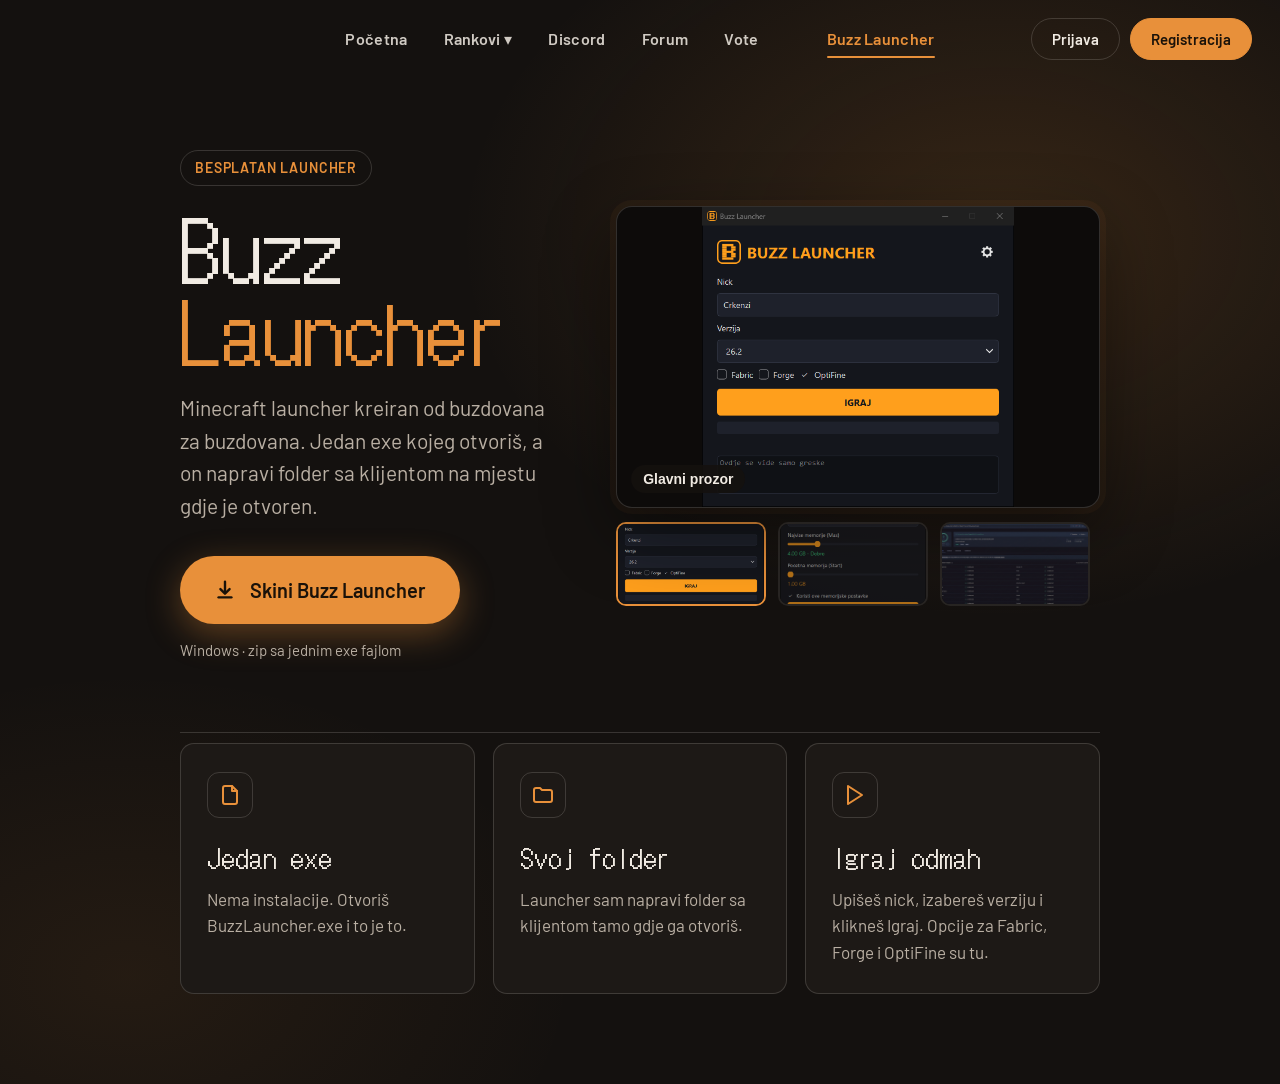
==== commit ec016565: "Launcher: novi dizajn stranice" ====
--- a/launcher.html
+++ b/launcher.html
@@ -10,6 +10,57 @@
 <link href="https://fonts.googleapis.com/css2?family=Pixelify+Sans:wght@500;700&family=DotGothic16&family=Barlow:wght@400;500;600&display=swap" rel="stylesheet">
 <link rel="stylesheet" href="style.css">
 <link rel="icon" type="image/png" href="image/favicon/favicon.png">
+<style>
+  .lp { position: relative; overflow: hidden; }
+  .lp::before {
+    content: ""; position: absolute; inset: 0; z-index: 0; pointer-events: none;
+    background:
+      radial-gradient(60% 50% at 78% 22%, rgba(232,144,58,.16), transparent 70%),
+      radial-gradient(50% 40% at 10% 90%, rgba(232,144,58,.08), transparent 70%);
+  }
+  .lp-wrap { position: relative; z-index: 1; max-width: 1240px; margin: 0 auto; padding: 0 40px; }
+
+  .lp-hero { display: grid; grid-template-columns: 1fr 1.3fr; gap: 64px; align-items: center; padding: 150px 0 70px; }
+  .lp-tag { display: inline-block; padding: 6px 14px; margin-bottom: 20px; font-size: 14px; font-weight: 600; letter-spacing: .06em; text-transform: uppercase; color: var(--ember); border: 1px solid var(--line); border-radius: 999px; }
+  .lp-title { font-family: "DotGothic16", "Pixelify Sans", system-ui, sans-serif; font-weight: 400; font-size: clamp(48px, 6.4vw, 92px); line-height: 1; letter-spacing: .01em; }
+  .lp-title span { color: var(--ember); }
+  .lp-lead { margin-top: 22px; max-width: 46ch; font-size: 21px; line-height: 1.55; color: var(--muted); }
+
+  .lp-dl { display: inline-flex; align-items: center; gap: 14px; margin-top: 34px; padding: 18px 34px; font-size: 20px; font-weight: 600; color: #1a1209; background: var(--ember); border-radius: 999px; box-shadow: 0 10px 34px rgba(232,144,58,.35); transition: transform .3s ease, box-shadow .3s ease, filter .3s ease; }
+  .lp-dl:hover { transform: translateY(-3px); box-shadow: 0 16px 44px rgba(232,144,58,.5); filter: brightness(1.06); color: #1a1209; }
+  .lp-dl svg { flex: none; }
+  .lp-sub { margin-top: 14px; font-size: 15px; color: var(--muted); }
+
+  .lp-show { min-width: 0; }
+  .lp-main { position: relative; display: block; width: 100%; padding: 0; cursor: zoom-in; background: var(--ink-soft); border: 1px solid var(--line); border-radius: 16px; overflow: hidden; box-shadow: 0 24px 70px rgba(0,0,0,.45), 0 0 0 6px rgba(232,144,58,.05); transition: border-color .3s ease, transform .3s ease; }
+  .lp-main:hover { border-color: var(--ember); transform: translateY(-3px); }
+  .lp-main { aspect-ratio: 16 / 10; background: #0d0b0a; }
+  .lp-main img { display: block; width: 100%; height: 100%; object-fit: contain; }
+  .lp-cap { position: absolute; left: 14px; bottom: 14px; padding: 6px 12px; font-size: 14px; font-weight: 600; color: #f1ebe3; background: rgba(20,17,15,.85); border-radius: 999px; }
+  .lp-thumbs { display: flex; gap: 12px; margin-top: 14px; }
+  .lp-th { flex: 1; max-width: 150px; height: 84px; padding: 0; overflow: hidden; cursor: pointer; background: #0d0b0a; border: 2px solid var(--line); border-radius: 10px; opacity: .65; transition: opacity .3s ease, border-color .3s ease, transform .3s ease; }
+  .lp-th img { display: block; width: 100%; height: 100%; object-fit: cover; }
+  .lp-th:hover { opacity: 1; transform: translateY(-2px); }
+  .lp-th.on { opacity: 1; border-color: var(--ember); }
+
+  .lp-feats { display: grid; grid-template-columns: repeat(3, 1fr); gap: 18px; padding: 10px 0 90px; }
+  .lp-card { padding: 28px 26px; background: var(--ink-soft); border: 1px solid var(--line); border-radius: 14px; transition: border-color .3s ease, transform .3s ease; }
+  .lp-card:hover { border-color: var(--ember); transform: translateY(-4px); }
+  .lp-ico { display: grid; place-items: center; width: 46px; height: 46px; margin-bottom: 18px; color: var(--ember); border: 1px solid var(--line); border-radius: 12px; }
+  .lp-card h3 { margin-bottom: 8px; font-family: "DotGothic16", "Pixelify Sans", system-ui, sans-serif; font-weight: 400; font-size: 26px; }
+  .lp-card p { font-size: 17px; line-height: 1.55; color: var(--muted); }
+
+  @media (max-width: 980px) {
+    .lp-hero { grid-template-columns: 1fr; gap: 40px; padding-top: 130px; }
+    .lp-feats { grid-template-columns: 1fr; }
+  }
+  @media (max-width: 560px) {
+    .lp-wrap { padding: 0 20px; }
+    .lp-lead { font-size: 18px; }
+    .lp-dl { width: 100%; justify-content: center; }
+    .lp-th { height: 64px; }
+  }
+</style>
 </head>
 <body>
 
@@ -31,39 +82,87 @@
   <a href="launcher.html" class="nav-launcher active">Buzz Launcher</a>
 </nav>
 
-<main class="vote-page launcher-page">
-  <!-- dugme za skidanje je u koloni ispod -->
-  <div class="vote-left">
-    <div class="dl-top"><a class="btn" href="launcher/BuzzLauncher.zip" download>Skini Buzz Launcher</a></div>
-    <h2>Buzz Launcher</h2>
-    <p class="lead">Minecraft Launcher kreiran od buzdovana za buzdovana. Jedan exe kojeg otvoriš, a on napravi folder sa klijentom na mjestu gdje je otvoren.</p>
-    <div class="gal-row" id="galRow"></div>
+<main class="lp">
+  <div class="lp-wrap">
+
+    <section class="lp-hero">
+      <div>
+        <span class="lp-tag">Besplatan launcher</span>
+        <h1 class="lp-title">Buzz<br><span>Launcher</span></h1>
+        <p class="lp-lead">Minecraft launcher kreiran od buzdovana za buzdovana. Jedan exe kojeg otvoriš, a on napravi folder sa klijentom na mjestu gdje je otvoren.</p>
+        <a class="lp-dl" href="launcher/BuzzLauncher.zip" download>
+          <svg width="22" height="22" viewBox="0 0 24 24" fill="none" stroke="currentColor" stroke-width="2.6" stroke-linecap="round" stroke-linejoin="round"><path d="M12 3v12"/><path d="M7 11l5 5 5-5"/><path d="M5 20h14"/></svg>
+          Skini Buzz Launcher
+        </a>
+        <p class="lp-sub">Windows &middot; zip sa jednim exe fajlom</p>
+      </div>
+
+      <div class="lp-show">
+        <button type="button" class="lp-main" id="lpMain" aria-label="Uvećaj sliku">
+          <img id="lpImg" alt="">
+          <span class="lp-cap" id="lpCap"></span>
+        </button>
+        <div class="lp-thumbs" id="lpThumbs"></div>
+      </div>
+    </section>
+
+    <section class="lp-feats">
+      <div class="lp-card">
+        <div class="lp-ico"><svg width="24" height="24" viewBox="0 0 24 24" fill="none" stroke="currentColor" stroke-width="2" stroke-linecap="round" stroke-linejoin="round"><path d="M14 3H7a2 2 0 0 0-2 2v14a2 2 0 0 0 2 2h10a2 2 0 0 0 2-2V8z"/><path d="M14 3v5h5"/></svg></div>
+        <h3>Jedan exe</h3>
+        <p>Nema instalacije. Otvoriš BuzzLauncher.exe i to je to.</p>
+      </div>
+      <div class="lp-card">
+        <div class="lp-ico"><svg width="24" height="24" viewBox="0 0 24 24" fill="none" stroke="currentColor" stroke-width="2" stroke-linecap="round" stroke-linejoin="round"><path d="M3 7a2 2 0 0 1 2-2h4l2 2h8a2 2 0 0 1 2 2v8a2 2 0 0 1-2 2H5a2 2 0 0 1-2-2z"/></svg></div>
+        <h3>Svoj folder</h3>
+        <p>Launcher sam napravi folder sa klijentom tamo gdje ga otvoriš.</p>
+      </div>
+      <div class="lp-card">
+        <div class="lp-ico"><svg width="24" height="24" viewBox="0 0 24 24" fill="none" stroke="currentColor" stroke-width="2" stroke-linecap="round" stroke-linejoin="round"><path d="M5 3l14 9-14 9z"/></svg></div>
+        <h3>Igraj odmah</h3>
+        <p>Upišeš nick, izabereš verziju i klikneš Igraj. Opcije za Fabric, Forge i OptiFine su tu.</p>
+      </div>
+    </section>
+
   </div>
 </main>
 
 <script src="script.js"></script>
 <script>
 (function () {
-  // Ovdje se dodaju slike: [putanja, opis]. Prva je mala slika na stranici.
   var IMGS = [
-    ["image/launcher/launcher-main.png", "Buzz Launcher: glavni prozor"],
-    ["image/launcher/launcher-settings.png", "Buzz Launcher: podešavanja"],
-    ["image/launcher/launcher-vt.jpeg", "VirusTotal: 0/63"]
+    ["image/launcher/launcher-main.png", "Glavni prozor"],
+    ["image/launcher/launcher-settings.png", "Podešavanja"],
+    ["image/launcher/launcher-vt.jpeg", "VirusTotal"]
   ];
-  var row = document.getElementById("galRow");
-  if (!row || !IMGS.length) return;
+  var mainImg = document.getElementById("lpImg");
+  var mainCap = document.getElementById("lpCap");
+  var mainBtn = document.getElementById("lpMain");
+  var thumbs = document.getElementById("lpThumbs");
+  var cur = 0;
+  var tbs = [];
+
+  function setCur(i) {
+    cur = (i + IMGS.length) % IMGS.length;
+    mainImg.src = IMGS[cur][0];
+    mainImg.alt = IMGS[cur][1];
+    mainCap.textContent = IMGS[cur][1];
+    tbs.forEach(function (b, k) { b.classList.toggle("on", k === cur); });
+  }
   IMGS.forEach(function (it, i) {
     var b = document.createElement("button");
     b.type = "button";
-    b.className = "gal-thumb";
+    b.className = "lp-th";
     b.setAttribute("aria-label", it[1]);
-    var ti = document.createElement("img");
-    ti.src = it[0];
-    ti.alt = it[1];
-    b.appendChild(ti);
-    b.addEventListener("click", function () { open(i); });
-    row.appendChild(b);
+    var im = document.createElement("img");
+    im.src = it[0];
+    im.alt = it[1];
+    b.appendChild(im);
+    b.addEventListener("click", function () { setCur(i); });
+    thumbs.appendChild(b);
+    tbs.push(b);
   });
+  setCur(0);
 
   var lb = document.createElement("div");
   lb.className = "lb";
@@ -74,28 +173,20 @@
     '<button type="button" class="lb-nav lb-next" aria-label="Sljedeća">&#8250;</button>' +
     '<div class="lb-count"></div>';
   document.body.appendChild(lb);
-  var img = lb.querySelector(".lb-img");
-  var count = lb.querySelector(".lb-count");
-  var prev = lb.querySelector(".lb-prev");
-  var next = lb.querySelector(".lb-next");
-  var cur = 0;
+  var limg = lb.querySelector(".lb-img");
+  var lcount = lb.querySelector(".lb-count");
 
   function show(i) {
-    cur = (i + IMGS.length) % IMGS.length;
-    img.src = IMGS[cur][0];
-    img.alt = IMGS[cur][1];
-    count.textContent = (cur + 1) + " / " + IMGS.length + "  " + IMGS[cur][1];
-  }
-  function open(i) {
-    show(i);
-    prev.style.display = next.style.display = IMGS.length > 1 ? "" : "none";
-    lb.classList.add("show");
+    setCur(i);
+    limg.src = IMGS[cur][0];
+    limg.alt = IMGS[cur][1];
+    lcount.textContent = (cur + 1) + " / " + IMGS.length + "  " + IMGS[cur][1];
   }
   function close() { lb.classList.remove("show"); }
 
-  // klik na sličicu je vezan gore, u petlji
-  prev.addEventListener("click", function (e) { e.stopPropagation(); show(cur - 1); });
-  next.addEventListener("click", function (e) { e.stopPropagation(); show(cur + 1); });
+  mainBtn.addEventListener("click", function () { show(cur); lb.classList.add("show"); });
+  lb.querySelector(".lb-prev").addEventListener("click", function (e) { e.stopPropagation(); show(cur - 1); });
+  lb.querySelector(".lb-next").addEventListener("click", function (e) { e.stopPropagation(); show(cur + 1); });
   lb.querySelector(".lb-x").addEventListener("click", close);
   lb.addEventListener("click", function (e) { if (e.target === lb) close(); });
   document.addEventListener("keydown", function (e) {
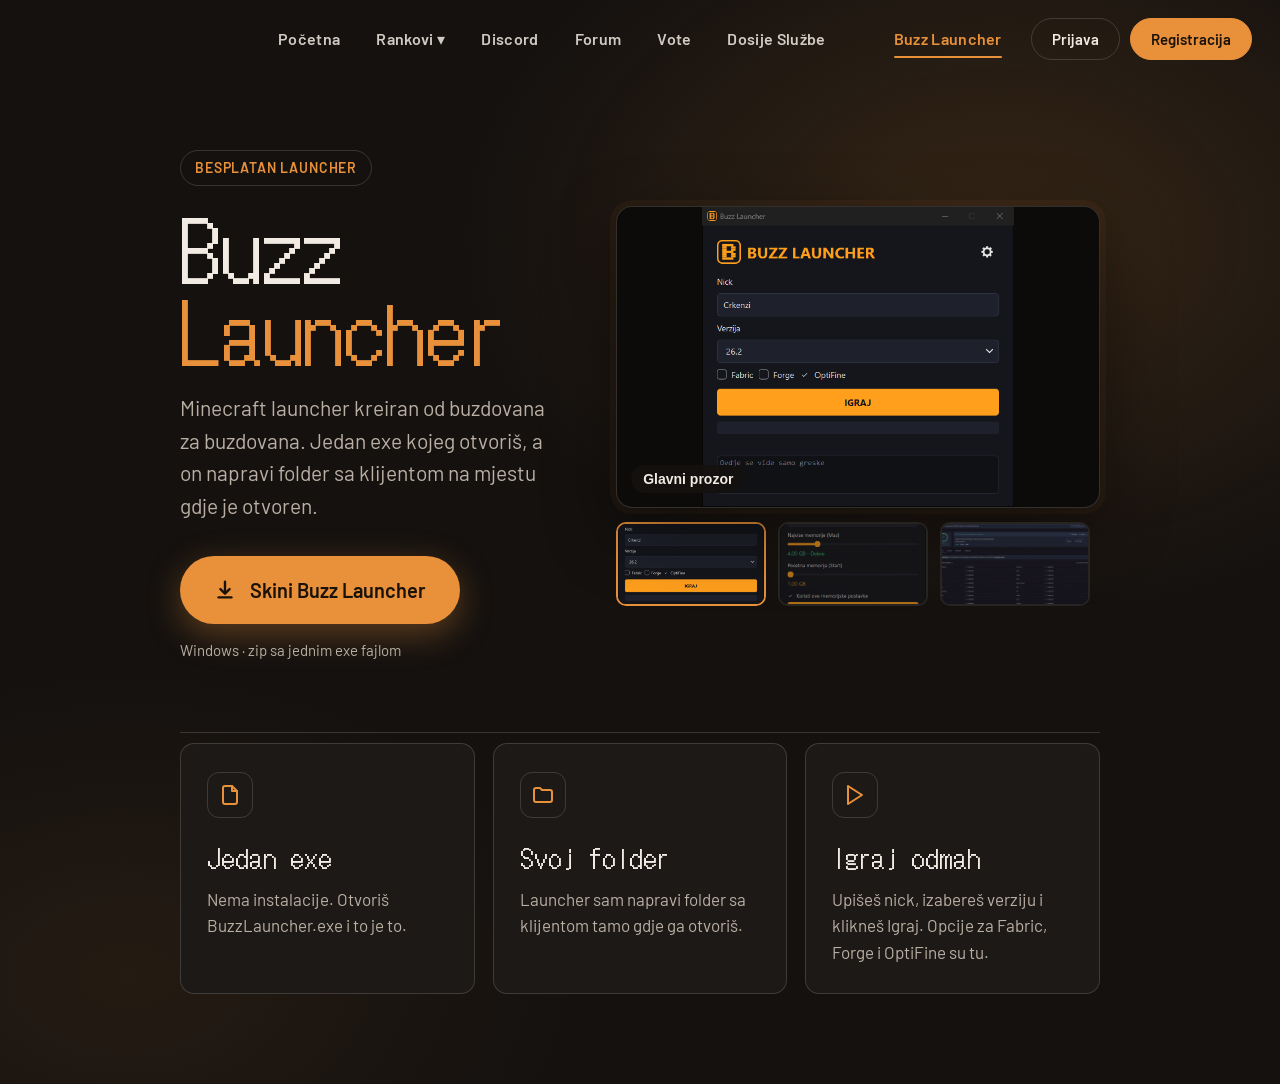
==== commit 8cf779f1: "Dosije Sluzbe: nova stranica i link u headeru" ====
--- a/launcher.html
+++ b/launcher.html
@@ -9,6 +9,7 @@
 <link rel="preconnect" href="https://fonts.gstatic.com" crossorigin>
 <link href="https://fonts.googleapis.com/css2?family=Pixelify+Sans:wght@500;700&family=DotGothic16&family=Barlow:wght@400;500;600&display=swap" rel="stylesheet">
 <link rel="stylesheet" href="style.css">
+<link rel="stylesheet" href="responsive.css">
 <link rel="icon" type="image/png" href="image/favicon/favicon.png">
 <style>
   .lp { position: relative; overflow: hidden; }
@@ -79,6 +80,7 @@
   <a href="https://discord.gg/TVOJ-DISCORD-LINK">Discord</a>
   <a href="https://TVOJ-FORUM-LINK">Forum</a>
   <a href="vote.html">Vote</a>
+  <a href="dosije.html">Dosije Službe</a>
   <a href="launcher.html" class="nav-launcher active">Buzz Launcher</a>
 </nav>
 
--- a/responsive.css
+++ b/responsive.css
@@ -0,0 +1,92 @@
+/* Responsive: ucitava se poslije style.css */
+html { -webkit-text-size-adjust: 100%; }
+body { overflow-x: hidden; }
+img { max-width: 100%; }
+
+.nav-burger { display: none; }
+
+@media (max-width: 800px) {
+  .nav { justify-content: flex-start; align-items: center; gap: 0; padding: 14px 16px; }
+  .nav-burger { display: inline-flex; align-items: center; justify-content: center; order: 1; padding: 9px 12px; font: inherit; color: inherit; background: transparent; border: 1px solid var(--line); border-radius: 999px; cursor: pointer; transition: border-color .3s ease, color .3s ease; }
+  .nav-burger:hover, .nav.open .nav-burger { border-color: var(--ember); color: var(--ember); }
+  .auth { position: static; transform: none; width: auto; order: 2; margin-left: auto; justify-content: flex-end; }
+
+  .nav > a, .nav > .dd { display: none; order: 3; width: 100%; }
+  .nav.open > a, .nav.open > .dd { display: block; }
+  .nav.open { background: rgba(20,17,15,.97); border-bottom: 1px solid var(--line); border-radius: 0 0 16px 16px; }
+  [data-theme="light"] .nav.open { background: rgba(255,250,243,.98); }
+  [data-theme="light"] body:has(.hero) .nav.open { background: rgba(20,17,15,.97); }
+  .nav.open > a, .nav.open > .dd > .dd-toggle { padding: 13px 6px; border-top: 1px solid var(--line); }
+  .nav.open > .dd > .dd-toggle { display: block; }
+  .nav > a::after { display: none; }
+  .nav > a.nav-launcher { margin-left: 0; }
+  .nav > a.active { color: var(--ember); }
+  .dd-menu { position: static; transform: none; min-width: 0; padding-top: 0; }
+  .dd-box { background: transparent; backdrop-filter: none; border: 0; border-radius: 0; }
+  .dd-box a { padding: 11px 18px; text-align: left; }
+  .dd:hover .dd-menu { display: none; }
+  .dd.open .dd-menu { display: block; }
+}
+
+@media (min-width: 801px) and (max-width: 1120px) {
+  .nav { justify-content: center; align-items: center; gap: 22px; padding: 22px 16px; flex-wrap: nowrap; font-size: 15px; }
+  .nav > a.nav-launcher { margin-left: 0; }
+  .auth { position: static; transform: none; width: auto; margin-left: 12px; justify-content: flex-start; }
+}
+
+@media (max-width: 640px) {
+  .auth-btn { padding: 7px 14px; font-size: 14px; }
+  .hero { padding: 100px 16px 60px; }
+  .modal-box { padding: 24px 18px 20px; }
+}
+
+@media (max-width: 400px) {
+  .hero h1 { font-size: 38px; }
+  .hero p { font-size: 17px; }
+  .ip span { padding: 12px 16px; font-size: 18px; }
+  .auth-btn { padding: 6px 11px; font-size: 13px; }
+}
+
+/* Vote i Launcher stranice */
+@media (max-width: 980px) {
+  .vp-wrap, .lp-wrap { padding-left: 24px; padding-right: 24px; }
+  .vp-title, .lp-title { word-break: normal; }
+  .lp-thumbs { flex-wrap: wrap; }
+}
+
+@media (max-width: 640px) {
+  .vp-wrap { padding-top: 96px; padding-bottom: 36px; gap: 32px; }
+  .lp-hero { padding: 96px 0 40px; gap: 28px; }
+  .lp-feats { padding-bottom: 50px; }
+  .vp-head { flex-wrap: wrap; align-items: flex-start; }
+  .vp-total { text-align: left; }
+  .vp-total b { font-size: 36px; }
+  .vp-row { grid-template-columns: 34px 1fr auto; gap: 8px; padding: 10px 12px; }
+  .vp-nick, .vp-votes { font-size: 16px; }
+  .vp-go { font-size: 15px; }
+  .vp-num { width: 36px; height: 36px; font-size: 16px; }
+  .lp-card { padding: 22px 20px; }
+  .lp-card h3 { font-size: 23px; }
+  .lp-th { max-width: none; }
+  .lb-nav { width: 40px; height: 40px; font-size: 28px; }
+  .lb-prev { left: 8px; }
+  .lb-next { right: 8px; }
+  .lb-x { right: 12px; }
+  .lb-img { max-width: 94vw; }
+  .lb-count { font-size: 13px; padding: 0 12px; }
+}
+
+@media (max-width: 360px) {
+  .vp-wrap, .lp-wrap { padding-left: 14px; padding-right: 14px; }
+  .vp-title, .lp-title { font-size: 36px; }
+  .vp-lead, .lp-lead { font-size: 16px; }
+  .vp-link { padding: 14px; gap: 10px; }
+  .vp-name { font-size: 19px; }
+  .vp-board { padding: 18px 14px; }
+}
+
+@media (max-width: 520px) {
+  .vp-go { font-size: 0; gap: 0; }
+  .vp-name { font-size: 19px; white-space: nowrap; min-width: 0; overflow: hidden; text-overflow: ellipsis; }
+  .vp-link { gap: 12px; }
+}
